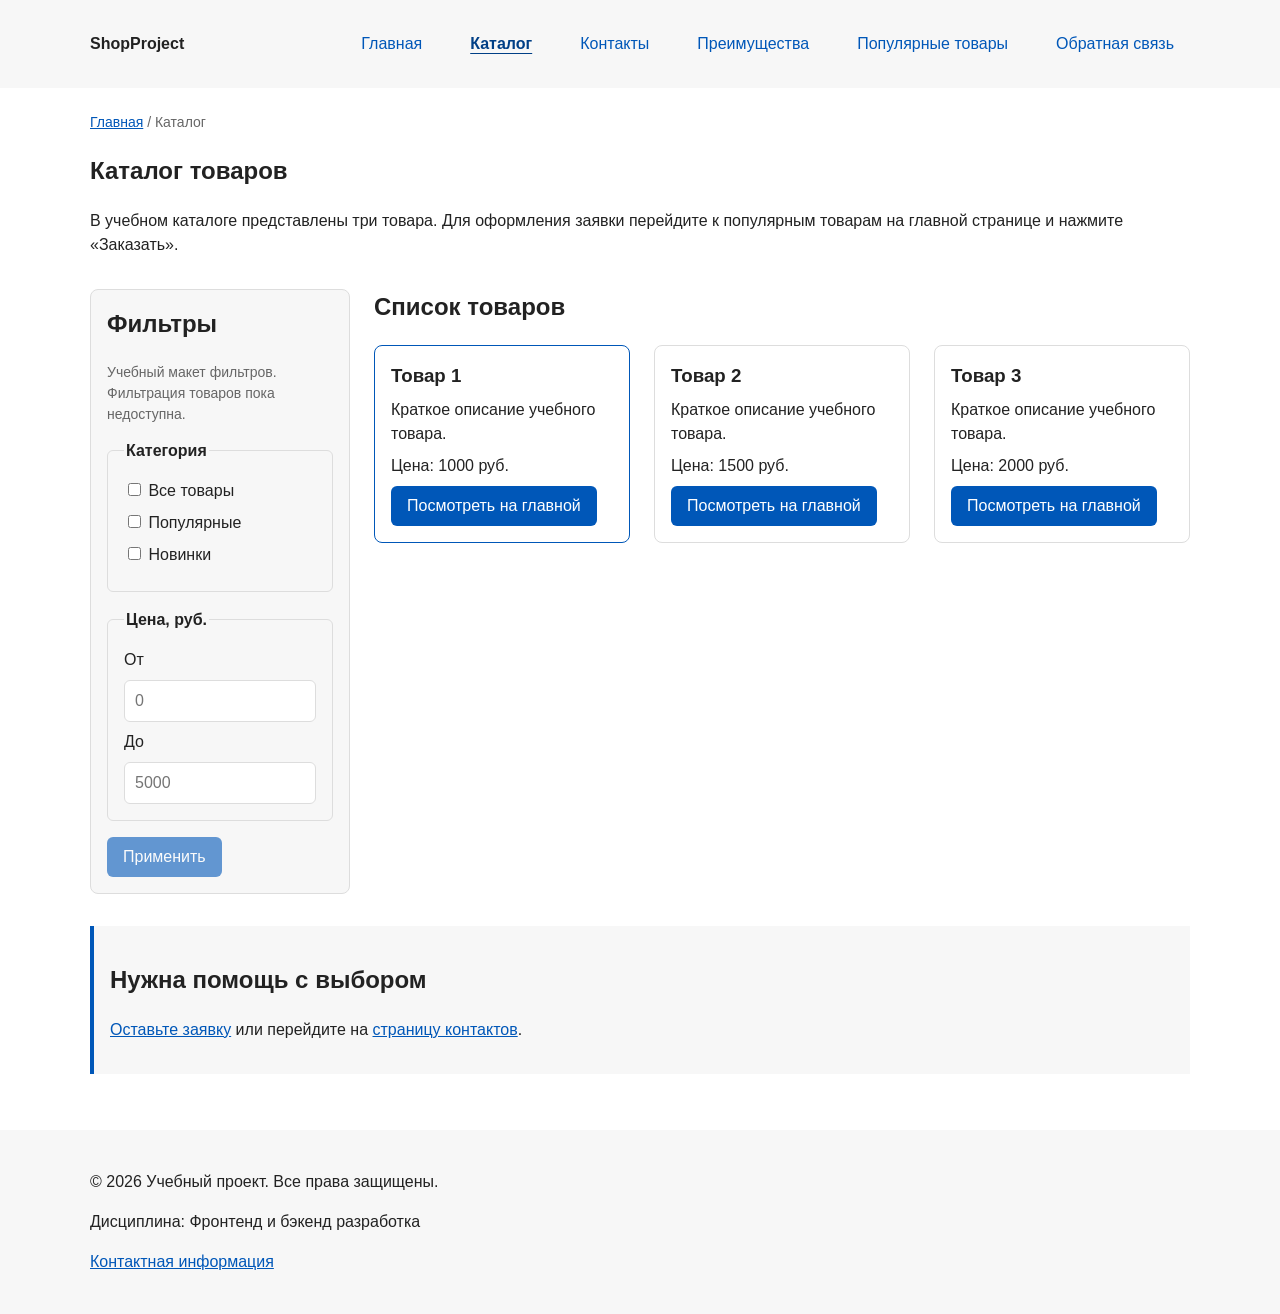
==== catalog.html @ d1e2c840 "refactor: apply BEM naming to CSS classes" ====
<!DOCTYPE html>
<html lang="ru">
<head>
  <meta charset="UTF-8">
  <meta name="viewport" content="width=device-width, initial-scale=1.0">
  <meta name="description" content="Каталог товаров ShopProject: описания, цены и переход к оформлению заявки на главной странице.">
  <title>Каталог товаров — Учебный интернет-магазин</title>
  <meta property="og:type" content="website">
  <meta property="og:locale" content="ru_RU">
  <meta property="og:site_name" content="ShopProject">
  <meta property="og:title" content="Каталог товаров — Учебный интернет-магазин">
  <meta property="og:description" content="Каталог товаров ShopProject: описания, цены и переход к оформлению заявки на главной странице.">
  <meta property="og:url" content="https://destroffik-code.github.io/kr1-html-css-shop/catalog.html">
  <meta property="og:image" content="https://destroffik-code.github.io/kr1-html-css-shop/images/preview.jpg">
  <meta property="og:image:width" content="1200">
  <meta property="og:image:height" content="630">
  <meta property="og:image:alt" content="ShopProject — учебный интернет-магазин">
  <link rel="stylesheet" href="css/style.css">
</head>
<body class="page">
  <header class="site-header">
    <div class="site-header__inner">
      <a class="site-header__logo" href="index.html">ShopProject</a>
      <nav class="site-nav" aria-label="Основная навигация">
        <ul class="site-nav__list">
          <li class="site-nav__item"><a class="site-nav__link" href="index.html">Главная</a></li>
          <li class="site-nav__item"><a class="site-nav__link site-nav__link--active" href="catalog.html" aria-current="page">Каталог</a></li>
          <li class="site-nav__item"><a class="site-nav__link" href="contacts.html">Контакты</a></li>
          <li class="site-nav__item"><a class="site-nav__link" href="index.html#advantages">Преимущества</a></li>
          <li class="site-nav__item"><a class="site-nav__link" href="index.html#popular">Популярные товары</a></li>
          <li class="site-nav__item"><a class="site-nav__link" href="index.html#contacts">Обратная связь</a></li>
        </ul>
      </nav>
    </div>
  </header>
  <main class="page__main">
    <nav class="breadcrumbs" aria-label="Хлебные крошки">
      <a class="breadcrumbs__link" href="index.html">Главная</a>
      <span class="breadcrumbs__current" aria-current="page">Каталог</span>
    </nav>

    <section class="section">
      <h1 class="section__heading">Каталог товаров</h1>
      <p>
        В учебном каталоге представлены три товара.
        Для оформления заявки перейдите к популярным товарам
        на главной странице и нажмите «Заказать».
      </p>
    </section>

    <div class="catalog-layout">
      <aside class="catalog-filters" aria-labelledby="filters-title">
        <h2 class="catalog-filters__title" id="filters-title">Фильтры</h2>
        <p id="filters-note" class="catalog-filters__note">
          Учебный макет фильтров. Фильтрация товаров пока недоступна.
        </p>
        <form class="catalog-filters__form" action="catalog.html" method="get" aria-describedby="filters-note">
          <fieldset class="catalog-filters__group">
            <legend class="catalog-filters__legend">Категория</legend>
            <label class="catalog-filters__label">
              <input class="catalog-filters__checkbox" type="checkbox" name="category" value="all">
              Все товары
            </label>
            <label class="catalog-filters__label">
              <input class="catalog-filters__checkbox" type="checkbox" name="category" value="popular">
              Популярные
            </label>
            <label class="catalog-filters__label">
              <input class="catalog-filters__checkbox" type="checkbox" name="category" value="new">
              Новинки
            </label>
          </fieldset>

          <fieldset class="catalog-filters__group">
            <legend class="catalog-filters__legend">Цена, руб.</legend>
            <label class="catalog-filters__label" for="price-from">От</label>
            <input class="catalog-filters__input" id="price-from" name="price-from" type="number" min="0" placeholder="0">
            <label class="catalog-filters__label catalog-filters__label--range-end" for="price-to">До</label>
            <input class="catalog-filters__input" id="price-to" name="price-to" type="number" min="0" placeholder="5000">
          </fieldset>

          <button class="button button--primary catalog-filters__button" type="submit" disabled>Применить</button>
        </form>
      </aside>

      <section class="catalog-products" aria-labelledby="products-title">
        <h2 class="catalog-products__title" id="products-title">Список товаров</h2>
        <div class="products-grid">
          <article class="product-card product-card--featured">
            <h3 class="product-card__title">Товар 1</h3>
            <p class="product-card__description">Краткое описание учебного товара.</p>
            <p class="product-card__price">Цена: 1000 руб.</p>
            <a class="button button--primary product-card__button" href="index.html#popular">Посмотреть на главной</a>
          </article>

          <article class="product-card">
            <h3 class="product-card__title">Товар 2</h3>
            <p class="product-card__description">Краткое описание учебного товара.</p>
            <p class="product-card__price">Цена: 1500 руб.</p>
            <a class="button button--primary product-card__button" href="index.html#popular">Посмотреть на главной</a>
          </article>

          <article class="product-card">
            <h3 class="product-card__title">Товар 3</h3>
            <p class="product-card__description">Краткое описание учебного товара.</p>
            <p class="product-card__price">Цена: 2000 руб.</p>
            <a class="button button--primary product-card__button" href="index.html#popular">Посмотреть на главной</a>
          </article>
        </div>
      </section>
    </div>

    <aside class="aside-info">
      <h2 class="aside-info__title">Нужна помощь с выбором</h2>
      <p>
        <a href="index.html#contacts">Оставьте заявку</a>
        или перейдите на <a href="contacts.html">страницу контактов</a>.
      </p>
    </aside>
  </main>
  <footer class="site-footer">
    <div class="site-footer__inner">
      <p>&copy; 2026 Учебный проект. Все права защищены.</p>
      <p>Дисциплина: Фронтенд и бэкенд разработка</p>
      <p><a href="contacts.html">Контактная информация</a></p>
    </div>
  </footer>
</body>
</html>
---- css/style.css ----
/* 1. Дизайн-токены проекта. */
:root {
  --color-bg: #ffffff;
  --color-text: #222222;
  --color-muted: #666666;
  --color-primary: #0057b8;
  --color-primary-dark: #003f86;
  --color-border: #dddddd;
  --color-surface: #f7f7f7;
  --color-surface-accent: #eef5ff;
  --color-field-muted: #eeeeee;
  --color-danger: #b00020;
  --color-success: #168a2f;
  --color-success-bg: #eefaf0;
  --color-white: #ffffff;
  --color-backdrop: rgba(0, 0, 0, 0.5);

  --space-xs: 4px;
  --space-sm: 8px;
  --space-md: 16px;
  --space-lg: 24px;
  --space-xl: 32px;

  --radius-sm: 6px;
  --radius-md: 8px;
  --radius-lg: 12px;
  --container-width: 1100px;
}

/* 2. Сброс и общие правила документа. Компоненты оформляются классами. */
* {
  box-sizing: border-box;
}

html {
  scroll-behavior: smooth;
}

.page {
  margin: 0;
  font-family: Arial, sans-serif;
  line-height: 1.5;
  color: var(--color-text);
  background-color: var(--color-bg);
}

.page__main {
  padding: var(--space-lg);
}

a {
  color: var(--color-primary);
}

a:hover {
  color: var(--color-primary-dark);
}

a:focus-visible {
  outline: 2px solid var(--color-primary);
  outline-offset: 3px;
}

:target {
  outline: 2px dashed var(--color-primary);
  outline-offset: 4px;
}

/* 3. Шапка и самостоятельный блок навигации. */
.site-header {
  position: sticky;
  top: 0;
  z-index: 10;
  padding: var(--space-lg);
  background-color: var(--color-surface);
}

.site-header__inner {
  display: flex;
  flex-wrap: wrap;
  align-items: center;
  justify-content: space-between;
  gap: var(--space-md);
  max-width: var(--container-width);
  margin: 0 auto;
}

.site-header__logo {
  font-weight: bold;
  text-decoration: none;
  color: var(--color-text);
}

.site-nav__list {
  display: flex;
  flex-wrap: wrap;
  justify-content: center;
  align-items: center;
  gap: var(--space-md);
  padding: 0;
  margin: 0;
  list-style: none;
}

.site-nav__item {
  margin: 0;
}

.site-nav__link {
  display: inline-block;
  padding: var(--space-sm) var(--space-md);
  color: var(--color-primary);
  text-decoration: none;
  border-radius: var(--radius-sm);
}

.site-nav__link--active {
  color: var(--color-primary-dark);
  font-weight: bold;
  text-decoration: underline;
  text-underline-offset: 4px;
}

.site-nav__link:hover {
  color: var(--color-white);
  background-color: var(--color-primary);
}

.site-nav__link:focus-visible {
  outline: 2px solid var(--color-primary);
  outline-offset: 3px;
}

/* 4. Разделы страниц и хлебные крошки. */
.hero {
  max-width: var(--container-width);
  margin: 0 auto var(--space-xl);
  padding: var(--space-xl) var(--space-lg);
  background-color: var(--color-surface-accent);
  border-radius: var(--radius-lg);
}

.hero__link {
  display: inline-block;
  margin: var(--space-sm);
}

.section {
  max-width: var(--container-width);
  margin: 0 auto var(--space-xl);
  scroll-margin-top: 140px;
}

.section__title {
  margin-top: 0;
}

.breadcrumbs {
  max-width: var(--container-width);
  margin: 0 auto var(--space-md);
  font-size: 14px;
  color: var(--color-muted);
}

.breadcrumbs__link {
  color: var(--color-primary);
}

.breadcrumbs__current::before {
  content: " / ";
  color: var(--color-muted);
}

.aside-info {
  max-width: var(--container-width);
  margin: 0 auto var(--space-xl);
  padding: var(--space-md);
  border-left: 4px solid var(--color-primary);
  background-color: var(--color-surface);
}

.contact-details {
  font-style: normal;
}

.contact-details__item {
  margin-bottom: var(--space-sm);
}

/* 5. Grid управляет раскладкой, карточка не зависит от страницы. */
.products-grid {
  display: grid;
  grid-template-columns: repeat(3, minmax(0, 1fr));
  gap: var(--space-lg);
}

.product-card {
  display: flex;
  flex-direction: column;
  gap: var(--space-sm);
  min-width: 0;
  padding: var(--space-md);
  border: 1px solid var(--color-border);
  border-radius: var(--radius-md);
  background-color: var(--color-bg);
}

.product-card:hover,
.product-card--featured {
  border-color: var(--color-primary);
}

.product-card__title,
.product-card__description,
.product-card__price {
  margin: 0;
}

.product-card__button {
  align-self: flex-start;
  margin-top: auto;
}

/* 6. Каталог и его фильтры. */
.catalog-layout {
  display: grid;
  grid-template-columns: 260px minmax(0, 1fr);
  grid-template-areas: "filters products";
  align-items: start;
  gap: var(--space-lg);
  max-width: var(--container-width);
  margin: 0 auto var(--space-xl);
}

.catalog-filters {
  grid-area: filters;
  min-width: 0;
  padding: var(--space-md);
  border: 1px solid var(--color-border);
  border-radius: var(--radius-md);
  background-color: var(--color-surface);
}

.catalog-products {
  grid-area: products;
  min-width: 0;
}

.catalog-filters__title,
.catalog-products__title {
  margin-top: 0;
}

.catalog-filters__note {
  color: var(--color-muted);
  font-size: 14px;
}

.catalog-filters__form {
  display: grid;
  gap: var(--space-md);
}

.catalog-filters__group {
  min-width: 0;
  margin: 0;
  padding: var(--space-md);
  border: 1px solid var(--color-border);
  border-radius: var(--radius-sm);
}

.catalog-filters__legend {
  font-weight: 700;
}

.catalog-filters__label {
  display: block;
  margin-bottom: var(--space-sm);
}

.catalog-filters__label--range-end {
  margin-top: var(--space-sm);
}

.catalog-filters__input {
  width: 100%;
  padding: var(--space-sm) 10px;
  border: 1px solid var(--color-border);
  border-radius: var(--radius-sm);
  background-color: var(--color-bg);
  color: var(--color-text);
  font: inherit;
}

.catalog-filters__input:focus-visible,
.catalog-filters__checkbox:focus-visible {
  outline: 2px solid var(--color-primary);
  outline-offset: 3px;
}

.catalog-filters__button {
  justify-self: start;
}

/* 7. Общий блок кнопки и его варианты. */
.button {
  display: inline-block;
  padding: var(--space-sm) var(--space-md);
  border: none;
  border-radius: var(--radius-sm);
  font: inherit;
  text-decoration: none;
  cursor: pointer;
}

.button--primary {
  color: var(--color-white);
  background-color: var(--color-primary);
}

.button--primary:hover {
  color: var(--color-white);
  background-color: var(--color-primary-dark);
}

.button--secondary {
  color: var(--color-primary);
  background-color: transparent;
  border: 1px solid var(--color-primary);
}

.button--secondary:hover {
  color: var(--color-white);
  background-color: var(--color-primary);
}

.button:hover,
.button:focus-visible {
  outline: 2px solid var(--color-primary);
  outline-offset: 3px;
}

.button:disabled {
  opacity: 0.6;
  cursor: not-allowed;
}

/* 8. Модальное окно и независимая форма. */
.order-dialog {
  width: min(100% - 32px, 560px);
  padding: var(--space-lg);
  border: none;
  border-radius: var(--radius-lg);
}

.order-dialog::backdrop {
  background-color: var(--color-backdrop);
}

.order-dialog__title {
  margin-top: 0;
}

.order-form__field {
  margin-bottom: var(--space-md);
}

.order-form__label {
  display: block;
  margin-bottom: var(--space-xs);
}

.order-form__input,
.order-form__select,
.order-form__textarea {
  width: 100%;
  padding: 10px 12px;
  border: 1px solid var(--order-field-border, var(--color-border));
  border-radius: var(--radius-sm);
  background-color: var(--order-field-bg, var(--color-white));
  font: inherit;
}

.order-form__input--checkbox {
  width: auto;
  background-color: var(--color-white);
}

.order-form__hint {
  display: block;
  margin-top: var(--space-xs);
  color: var(--color-muted);
}

/* Контекст фокуса передаётся через переменные, без цепочек вложенных селекторов. */
.order-form:has(:is(.order-form__input:not(.order-form__input--checkbox), .order-form__select, .order-form__textarea):focus) {
  --order-field-bg: var(--color-field-muted);
  --order-field-border: var(--color-muted);
}

:is(.order-form__input, .order-form__select, .order-form__textarea):where(:focus) {
  border-color: var(--color-primary);
  background-color: var(--color-white);
}

.order-form__input:focus-visible,
.order-form__select:focus-visible,
.order-form__textarea:focus-visible {
  outline: 2px solid var(--color-primary);
  outline-offset: 3px;
}

.order-form__input--error,
.order-form__select--error,
.order-form__textarea--error {
  border-color: var(--color-danger);
}

.order-form__input--checkbox.order-form__input--error {
  outline: 2px solid var(--color-danger);
  outline-offset: 3px;
}

.order-form__actions {
  display: flex;
  gap: var(--space-md);
  margin-top: var(--space-lg);
}

.success-message {
  max-width: var(--container-width);
  margin: var(--space-lg) auto;
  padding: var(--space-md);
  border-left: 4px solid var(--color-success);
  background-color: var(--color-success-bg);
}

/* 9. Подвал. */
.site-footer {
  padding: var(--space-lg);
  background-color: var(--color-surface);
  scroll-margin-top: 140px;
}

.site-footer__inner {
  max-width: var(--container-width);
  margin: 0 auto;
}

/* 10. Существующие правила адаптивности и уменьшения движения. */
@media (max-width: 800px) {
  .products-grid {
    grid-template-columns: repeat(2, minmax(0, 1fr));
  }
}

@media (max-width: 540px) {
  .site-header,
  .page__main,
  .site-footer {
    padding: var(--space-md);
  }

  .site-header {
    position: static;
  }

  .products-grid {
    grid-template-columns: 1fr;
  }

  .section {
    scroll-margin-top: var(--space-md);
  }
}

@media (prefers-reduced-motion: reduce) {
  html {
    scroll-behavior: auto;
  }
}
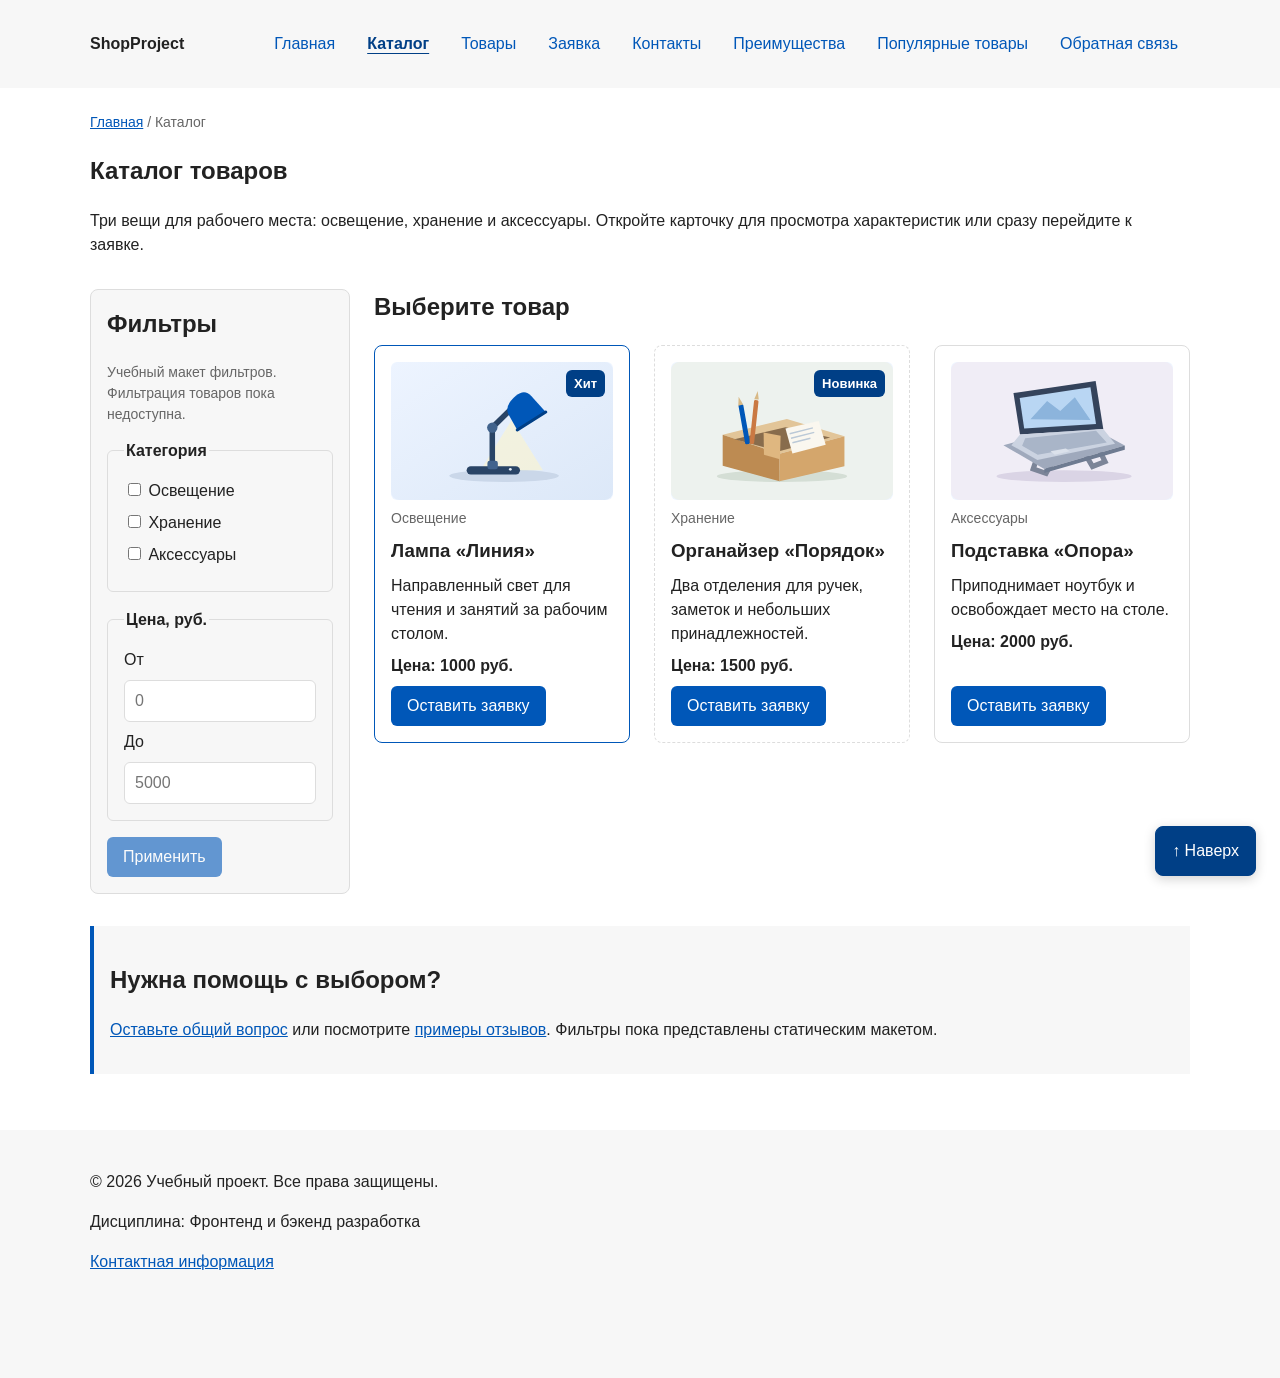
==== commit 08600ed4: "fix: prepare HTML CSS project for submission" ====
--- a/catalog.html
+++ b/catalog.html
@@ -3,13 +3,13 @@
 <head>
   <meta charset="UTF-8">
   <meta name="viewport" content="width=device-width, initial-scale=1.0">
-  <meta name="description" content="Каталог товаров ShopProject: описания, цены и переход к оформлению заявки на главной странице.">
-  <title>Каталог товаров — Учебный интернет-магазин</title>
+  <meta name="description" content="Лампа, органайзер и подставка: цены, категории, изображения и ссылки на подробные характеристики.">
+  <title>Каталог товаров — ShopProject</title>
   <meta property="og:type" content="website">
   <meta property="og:locale" content="ru_RU">
   <meta property="og:site_name" content="ShopProject">
-  <meta property="og:title" content="Каталог товаров — Учебный интернет-магазин">
-  <meta property="og:description" content="Каталог товаров ShopProject: описания, цены и переход к оформлению заявки на главной странице.">
+  <meta property="og:title" content="Каталог товаров — ShopProject">
+  <meta property="og:description" content="Лампа, органайзер и подставка: цены, категории, изображения и ссылки на подробные характеристики.">
   <meta property="og:url" content="https://destroffik-code.github.io/kr1-html-css-shop/catalog.html">
   <meta property="og:image" content="https://destroffik-code.github.io/kr1-html-css-shop/images/preview.jpg">
   <meta property="og:image:width" content="1200">
@@ -17,7 +17,8 @@
   <meta property="og:image:alt" content="ShopProject — учебный интернет-магазин">
   <link rel="stylesheet" href="css/style.css">
 </head>
-<body class="page">
+<body class="page" id="top">
+  <a class="skip-link" href="#main-content">К содержимому</a>
   <header class="site-header">
     <div class="site-header__inner">
       <a class="site-header__logo" href="index.html">ShopProject</a>
@@ -25,6 +26,8 @@
         <ul class="site-nav__list">
           <li class="site-nav__item"><a class="site-nav__link" href="index.html">Главная</a></li>
           <li class="site-nav__item"><a class="site-nav__link site-nav__link--active" href="catalog.html" aria-current="page">Каталог</a></li>
+          <li class="site-nav__item"><a class="site-nav__link" href="product.html">Товары</a></li>
+          <li class="site-nav__item"><a class="site-nav__link" href="order.html">Заявка</a></li>
           <li class="site-nav__item"><a class="site-nav__link" href="contacts.html">Контакты</a></li>
           <li class="site-nav__item"><a class="site-nav__link" href="index.html#advantages">Преимущества</a></li>
           <li class="site-nav__item"><a class="site-nav__link" href="index.html#popular">Популярные товары</a></li>
@@ -33,21 +36,16 @@
       </nav>
     </div>
   </header>
-  <main class="page__main">
+  <main class="page__main" id="main-content" tabindex="-1">
     <nav class="breadcrumbs" aria-label="Хлебные крошки">
       <a class="breadcrumbs__link" href="index.html">Главная</a>
       <span class="breadcrumbs__current" aria-current="page">Каталог</span>
     </nav>
-
     <section class="section">
       <h1 class="section__heading">Каталог товаров</h1>
-      <p>
-        В учебном каталоге представлены три товара.
-        Для оформления заявки перейдите к популярным товарам
-        на главной странице и нажмите «Заказать».
-      </p>
+      <p>Три вещи для рабочего места: освещение, хранение и аксессуары.
+        Откройте карточку для просмотра характеристик или сразу перейдите к заявке.</p>
     </section>
-
     <div class="catalog-layout">
       <aside class="catalog-filters" aria-labelledby="filters-title">
         <h2 class="catalog-filters__title" id="filters-title">Фильтры</h2>
@@ -58,16 +56,16 @@
           <fieldset class="catalog-filters__group">
             <legend class="catalog-filters__legend">Категория</legend>
             <label class="catalog-filters__label">
-              <input class="catalog-filters__checkbox" type="checkbox" name="category" value="all">
-              Все товары
+              <input class="catalog-filters__checkbox" type="checkbox" name="category" value="lighting">
+              Освещение
             </label>
             <label class="catalog-filters__label">
-              <input class="catalog-filters__checkbox" type="checkbox" name="category" value="popular">
-              Популярные
+              <input class="catalog-filters__checkbox" type="checkbox" name="category" value="storage">
+              Хранение
             </label>
             <label class="catalog-filters__label">
-              <input class="catalog-filters__checkbox" type="checkbox" name="category" value="new">
-              Новинки
+              <input class="catalog-filters__checkbox" type="checkbox" name="category" value="accessories">
+              Аксессуары
             </label>
           </fieldset>
 
@@ -82,40 +80,51 @@
           <button class="button button--primary catalog-filters__button" type="submit" disabled>Применить</button>
         </form>
       </aside>
+      <section class="catalog-products" aria-labelledby="products-title">
+        <h2 class="catalog-products__title" id="products-title">Выберите товар</h2>
+        <div class="products-grid">
+        <article class="product-card product-card--featured">
+          <span class="product-card__badge">Хит</span>
+          <a class="product-card__image-link" href="product.html#lamp" aria-label="Подробнее: Лампа «Линия»">
+            <img class="product-card__image" src="images/lamp.svg" alt="Синяя настольная лампа с поворотным плафоном на тёмной подставке" width="640" height="400" loading="lazy" decoding="async">
+          </a>
+          <p class="product-card__category">Освещение</p>
+          <h3 class="product-card__title"><a class="product-card__title-link" href="product.html#lamp">Лампа «Линия»</a></h3>
+          <p class="product-card__description">Направленный свет для чтения и занятий за рабочим столом.</p>
+          <p class="product-card__price">Цена: 1000 руб.</p>
+          <a class="button button--primary product-card__button" href="order.html?product=lamp">Оставить заявку</a>
+        </article>
 
-      <section class="catalog-products" aria-labelledby="products-title">
-        <h2 class="catalog-products__title" id="products-title">Список товаров</h2>
-        <div class="products-grid">
-          <article class="product-card product-card--featured">
-            <h3 class="product-card__title">Товар 1</h3>
-            <p class="product-card__description">Краткое описание учебного товара.</p>
-            <p class="product-card__price">Цена: 1000 руб.</p>
-            <a class="button button--primary product-card__button" href="index.html#popular">Посмотреть на главной</a>
-          </article>
+        <article class="product-card product-card--new">
+          <span class="product-card__badge">Новинка</span>
+          <a class="product-card__image-link" href="product.html#organizer" aria-label="Подробнее: Органайзер «Порядок»">
+            <img class="product-card__image" src="images/organizer.svg" alt="Деревянный настольный органайзер с карандашами и бумажными заметками" width="640" height="400" loading="lazy" decoding="async">
+          </a>
+          <p class="product-card__category">Хранение</p>
+          <h3 class="product-card__title"><a class="product-card__title-link" href="product.html#organizer">Органайзер «Порядок»</a></h3>
+          <p class="product-card__description">Два отделения для ручек, заметок и небольших принадлежностей.</p>
+          <p class="product-card__price">Цена: 1500 руб.</p>
+          <a class="button button--primary product-card__button" href="order.html?product=organizer">Оставить заявку</a>
+        </article>
 
-          <article class="product-card">
-            <h3 class="product-card__title">Товар 2</h3>
-            <p class="product-card__description">Краткое описание учебного товара.</p>
-            <p class="product-card__price">Цена: 1500 руб.</p>
-            <a class="button button--primary product-card__button" href="index.html#popular">Посмотреть на главной</a>
-          </article>
+        <article class="product-card">
 
-          <article class="product-card">
-            <h3 class="product-card__title">Товар 3</h3>
-            <p class="product-card__description">Краткое описание учебного товара.</p>
-            <p class="product-card__price">Цена: 2000 руб.</p>
-            <a class="button button--primary product-card__button" href="index.html#popular">Посмотреть на главной</a>
-          </article>
+          <a class="product-card__image-link" href="product.html#stand" aria-label="Подробнее: Подставка «Опора»">
+            <img class="product-card__image" src="images/stand.svg" alt="Серебристая подставка с открытым ноутбуком" width="640" height="400" loading="lazy" decoding="async">
+          </a>
+          <p class="product-card__category">Аксессуары</p>
+          <h3 class="product-card__title"><a class="product-card__title-link" href="product.html#stand">Подставка «Опора»</a></h3>
+          <p class="product-card__description">Приподнимает ноутбук и освобождает место на столе.</p>
+          <p class="product-card__price">Цена: 2000 руб.</p>
+          <a class="button button--primary product-card__button" href="order.html?product=stand">Оставить заявку</a>
+        </article>
         </div>
       </section>
     </div>
-
     <aside class="aside-info">
-      <h2 class="aside-info__title">Нужна помощь с выбором</h2>
-      <p>
-        <a href="index.html#contacts">Оставьте заявку</a>
-        или перейдите на <a href="contacts.html">страницу контактов</a>.
-      </p>
+      <h2 class="aside-info__title">Нужна помощь с выбором?</h2>
+      <p><a href="order.html">Оставьте общий вопрос</a> или посмотрите
+        <a href="index.html#reviews">примеры отзывов</a>. Фильтры пока представлены статическим макетом.</p>
     </aside>
   </main>
   <footer class="site-footer">
@@ -125,5 +134,7 @@
       <p><a href="contacts.html">Контактная информация</a></p>
     </div>
   </footer>
+  <a class="back-to-top" href="#top" aria-label="Наверх страницы">↑ Наверх</a>
+
 </body>
 </html>
--- a/css/style.css
+++ b/css/style.css
@@ -96,7 +96,7 @@
   flex-wrap: wrap;
   justify-content: center;
   align-items: center;
-  gap: var(--space-md);
+  gap: var(--space-sm);
   padding: 0;
   margin: 0;
   list-style: none;
@@ -108,7 +108,7 @@
 
 .site-nav__link {
   display: inline-block;
-  padding: var(--space-sm) var(--space-md);
+  padding: var(--space-sm) 12px;
   color: var(--color-primary);
   text-decoration: none;
   border-radius: var(--radius-sm);
@@ -148,7 +148,7 @@
 .section {
   max-width: var(--container-width);
   margin: 0 auto var(--space-xl);
-  scroll-margin-top: 140px;
+  scroll-margin-top: 180px;
 }
 
 .section__title {
@@ -195,6 +195,7 @@
 }
 
 .product-card {
+  position: relative;
   display: flex;
   flex-direction: column;
   gap: var(--space-sm);
@@ -311,6 +312,7 @@
   font: inherit;
   text-decoration: none;
   cursor: pointer;
+  transition: background-color 160ms ease, box-shadow 160ms ease, transform 160ms ease;
 }
 
 .button--primary {
@@ -343,6 +345,8 @@
 .button:disabled {
   opacity: 0.6;
   cursor: not-allowed;
+  transform: none;
+  outline: none;
 }
 
 /* 8. Модальное окно и независимая форма. */
@@ -437,9 +441,9 @@
 
 /* 9. Подвал. */
 .site-footer {
-  padding: var(--space-lg);
+  padding: var(--space-lg) var(--space-lg) 88px;
   background-color: var(--color-surface);
-  scroll-margin-top: 140px;
+  scroll-margin-top: 180px;
 }
 
 .site-footer__inner {
@@ -447,17 +451,316 @@
   margin: 0 auto;
 }
 
-/* 10. Существующие правила адаптивности и уменьшения движения. */
+/* 10. Иллюстрации, отзывы и дополнения практики №8. */
+.skip-link {
+  position: fixed;
+  top: var(--space-sm);
+  left: var(--space-md);
+  z-index: 30;
+  padding: var(--space-sm) var(--space-md);
+  color: var(--color-white);
+  background-color: var(--color-primary-dark);
+  transform: translateY(-200%);
+}
+
+.skip-link:focus-visible {
+  transform: translateY(0);
+}
+
+.hero__eyebrow {
+  margin-top: 0;
+  color: var(--color-primary-dark);
+  font-size: 14px;
+  font-weight: 700;
+}
+
+.hero__description {
+  max-width: 720px;
+}
+
+.product-card {
+  overflow-wrap: anywhere;
+  transition: border-color 160ms ease, box-shadow 160ms ease, transform 160ms ease;
+}
+
+.product-card:hover {
+  box-shadow: 0 6px 20px rgba(0, 57, 120, 0.12);
+  transform: translateY(-3px);
+}
+
+.product-card:focus-within {
+  border-color: var(--color-primary);
+  box-shadow: 0 0 0 2px var(--color-surface-accent);
+}
+
+.product-card:active {
+  transform: translateY(0);
+}
+
+.product-card--new {
+  border-style: dashed;
+}
+
+.product-card__badge {
+  position: absolute;
+  top: var(--space-lg);
+  right: var(--space-lg);
+  z-index: 1;
+  padding: var(--space-xs) var(--space-sm);
+  color: var(--color-white);
+  background-color: var(--color-primary-dark);
+  border-radius: var(--radius-sm);
+  font-size: 13px;
+  font-weight: 700;
+  pointer-events: none;
+}
+
+.product-card__image-link {
+  display: block;
+  border-radius: var(--radius-sm);
+}
+
+.product-card__image,
+.product-detail__image {
+  display: block;
+  width: 100%;
+  height: auto;
+  aspect-ratio: 8 / 5;
+  object-fit: contain;
+  border-radius: var(--radius-sm);
+  background-color: var(--color-surface-accent);
+}
+
+.product-card__category,
+.product-detail__category {
+  margin: 0;
+  color: var(--color-muted);
+  font-size: 14px;
+}
+
+.product-card__title-link {
+  color: var(--color-text);
+  text-decoration: none;
+}
+
+.product-card__title-link:hover {
+  color: var(--color-primary);
+  text-decoration: underline;
+}
+
+.product-card__price {
+  font-weight: 700;
+}
+
+.reviews-grid {
+  display: grid;
+  grid-template-columns: repeat(3, minmax(0, 1fr));
+  gap: var(--space-lg);
+}
+
+.review-card {
+  display: flex;
+  flex-direction: column;
+  padding: var(--space-lg);
+  border: 1px solid var(--color-border);
+  border-radius: var(--radius-md);
+  background-color: var(--color-surface);
+}
+
+.review-card__title {
+  margin: 0;
+  font-size: 18px;
+}
+
+.review-card__rating {
+  margin: var(--space-sm) 0;
+  color: var(--color-primary-dark);
+  letter-spacing: 2px;
+}
+
+.review-card__quote {
+  margin: 0 0 var(--space-md);
+}
+
+.review-card__author {
+  margin: auto 0 var(--space-sm);
+  color: var(--color-muted);
+  font-size: 14px;
+}
+
+.review-card__link {
+  align-self: flex-start;
+}
+
+.back-to-top {
+  position: fixed;
+  right: var(--space-lg);
+  bottom: var(--space-lg);
+  z-index: 20;
+  padding: 12px var(--space-md);
+  border: 1px solid var(--color-primary-dark);
+  border-radius: var(--radius-md);
+  color: var(--color-white);
+  background-color: var(--color-primary-dark);
+  text-decoration: none;
+  box-shadow: 0 3px 12px rgba(0, 0, 0, 0.18);
+}
+
+.back-to-top:hover,
+.back-to-top:active {
+  color: var(--color-white);
+  background-color: var(--color-primary);
+}
+
+.button:active:not(:disabled) {
+  transform: translateY(1px);
+  box-shadow: inset 0 2px 4px rgba(0, 0, 0, 0.2);
+}
+
+.button--primary:disabled {
+  color: var(--color-white);
+  background-color: var(--color-primary);
+}
+
+.product-links,
+.action-list {
+  display: flex;
+  flex-wrap: wrap;
+  align-items: center;
+  gap: var(--space-md);
+}
+
+.product-detail {
+  display: grid;
+  grid-template-columns: minmax(0, 1fr) minmax(0, 1fr);
+  gap: var(--space-xl);
+  max-width: var(--container-width);
+  margin: 0 auto var(--space-xl);
+  padding: var(--space-lg);
+  border: 1px solid var(--color-border);
+  border-radius: var(--radius-lg);
+  scroll-margin-top: 180px;
+}
+
+.product-detail__figure {
+  min-width: 0;
+  margin: 0;
+}
+
+.product-detail__caption {
+  margin-top: var(--space-sm);
+  color: var(--color-muted);
+  font-size: 14px;
+}
+
+.product-detail__content {
+  min-width: 0;
+}
+
+.product-detail__title {
+  margin: var(--space-sm) 0;
+}
+
+.product-detail__price {
+  font-size: 24px;
+  font-weight: 700;
+}
+
+.product-table {
+  width: 100%;
+  border-collapse: collapse;
+  font-size: 14px;
+}
+
+.product-table__caption {
+  margin-bottom: var(--space-sm);
+  text-align: left;
+  font-weight: 700;
+}
+
+.product-table__head {
+  background-color: var(--color-surface-accent);
+}
+
+.product-table__cell {
+  padding: var(--space-sm) 12px;
+  border: 1px solid var(--color-border);
+  text-align: left;
+  vertical-align: top;
+  overflow-wrap: anywhere;
+}
+
+.product-table__cell--label {
+  width: 44%;
+  font-weight: 400;
+}
+
+.order-layout {
+  display: grid;
+  grid-template-columns: minmax(0, 2fr) minmax(0, 1fr);
+  align-items: start;
+  gap: var(--space-xl);
+}
+
+.order-form--page,
+.order-help {
+  min-width: 0;
+  padding: var(--space-lg);
+  border: 1px solid var(--color-border);
+  border-radius: var(--radius-lg);
+}
+
+.order-help {
+  background-color: var(--color-surface-accent);
+}
+
+.order-help__title {
+  margin-top: 0;
+}
+
+.order-help__steps {
+  padding-left: var(--space-lg);
+}
+
+.order-form__actions {
+  flex-wrap: wrap;
+}
+
+.order-dialog__product {
+  color: var(--color-primary-dark);
+  font-weight: 700;
+}
+
+/* 11. Раскладка на узких экранах и уменьшение движения. */
 @media (max-width: 800px) {
   .products-grid {
     grid-template-columns: repeat(2, minmax(0, 1fr));
   }
+
+  .catalog-layout {
+    grid-template-columns: minmax(0, 1fr);
+    grid-template-areas: "filters" "products";
+  }
+
+  .product-detail,
+  .order-layout,
+  .reviews-grid {
+    grid-template-columns: minmax(0, 1fr);
+  }
+
+  .site-header {
+    position: static;
+  }
+
+  .section,
+  .product-detail {
+    scroll-margin-top: var(--space-md);
+  }
 }
 
 @media (max-width: 540px) {
   .site-header,
-  .page__main,
-  .site-footer {
+  .page__main {
     padding: var(--space-md);
   }
 
@@ -467,6 +770,20 @@
 
   .products-grid {
     grid-template-columns: 1fr;
+  }
+
+  .site-footer {
+    padding: var(--space-md) var(--space-md) 88px;
+  }
+
+  .product-detail,
+  .order-form--page {
+    padding: var(--space-md);
+  }
+
+  .back-to-top {
+    right: var(--space-md);
+    bottom: var(--space-md);
   }
 
   .section {
@@ -478,4 +795,13 @@
   html {
     scroll-behavior: auto;
   }
-}
+
+  .button,
+  .product-card {
+    transition: none;
+  }
+
+  .product-card:hover {
+    transform: none;
+  }
+}
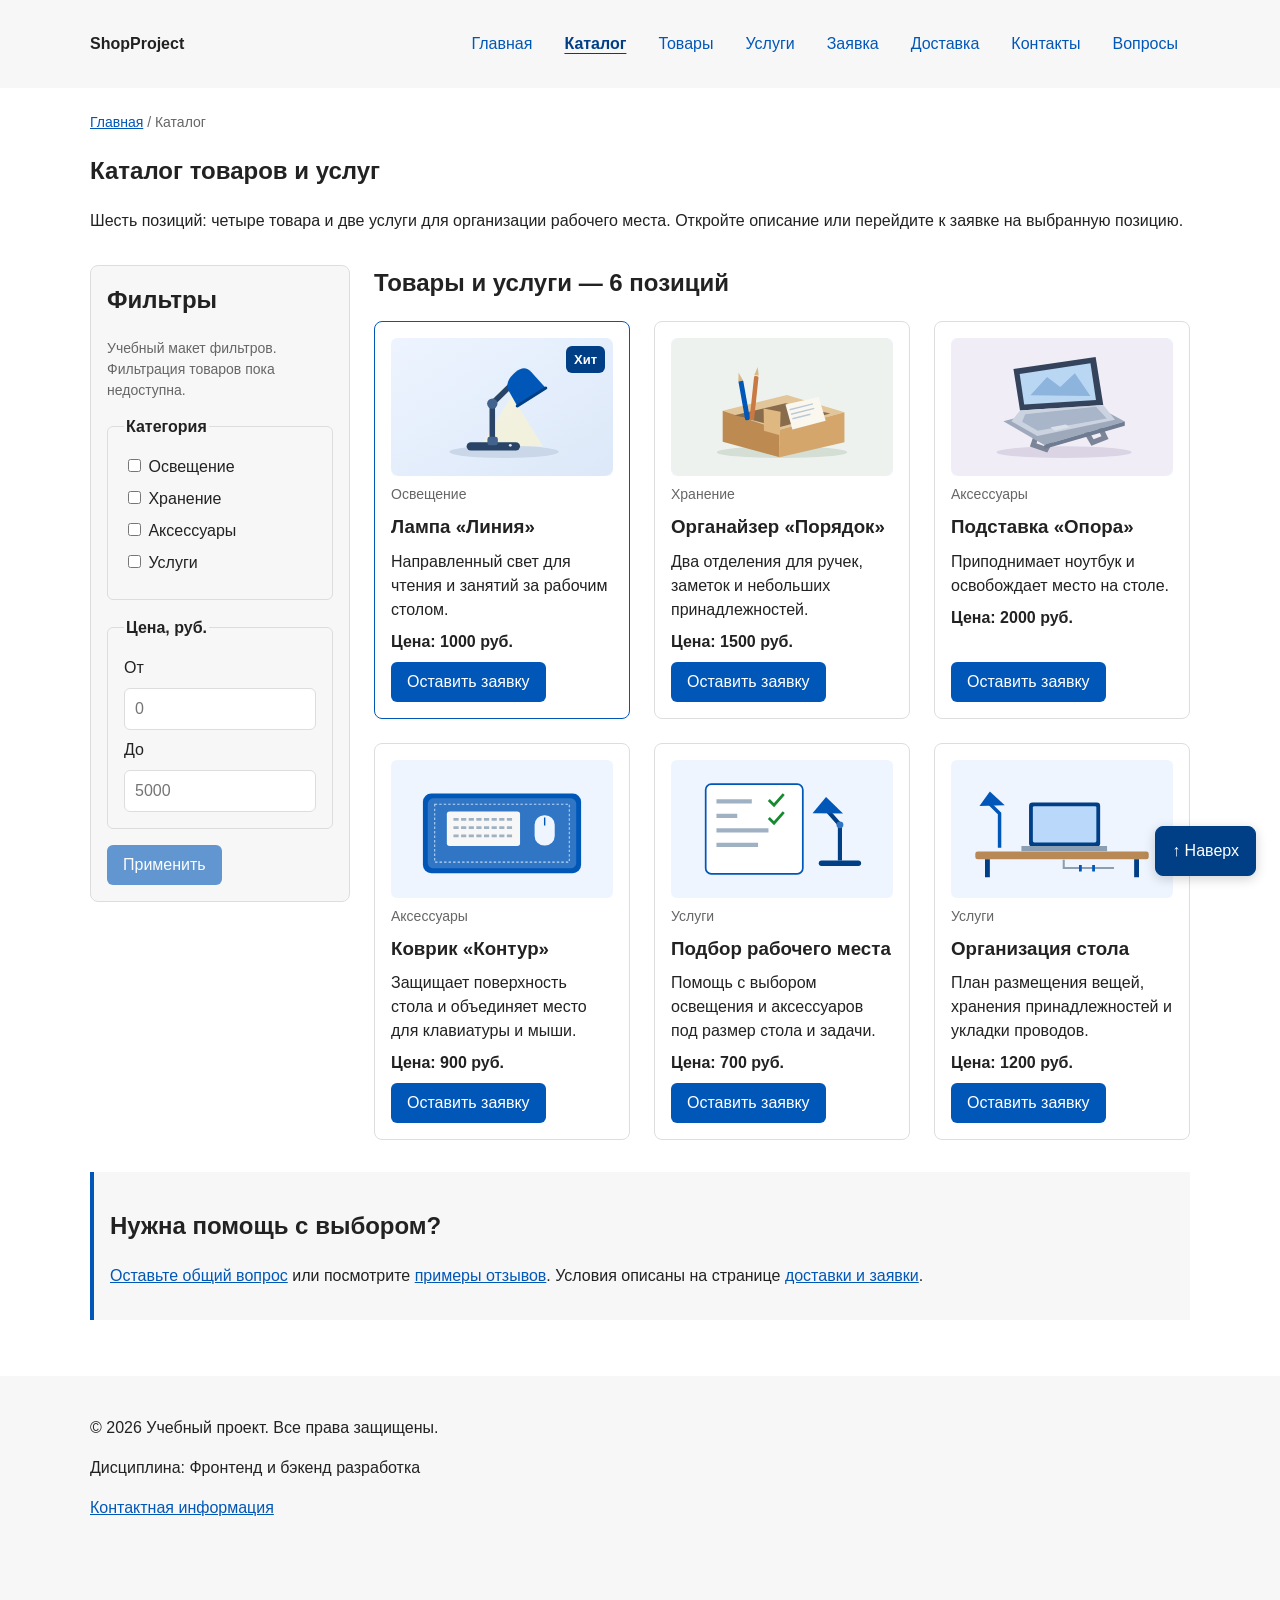
==== commit 43b8b828: "new changes" ====
--- a/catalog.html
+++ b/catalog.html
@@ -3,13 +3,13 @@
 <head>
   <meta charset="UTF-8">
   <meta name="viewport" content="width=device-width, initial-scale=1.0">
-  <meta name="description" content="Лампа, органайзер и подставка: цены, категории, изображения и ссылки на подробные характеристики.">
-  <title>Каталог товаров — ShopProject</title>
+  <meta name="description" content="Четыре товара и две услуги для рабочего места: цены, категории и подробные описания.">
+  <title>Каталог товаров и услуг — ShopProject</title>
   <meta property="og:type" content="website">
   <meta property="og:locale" content="ru_RU">
   <meta property="og:site_name" content="ShopProject">
-  <meta property="og:title" content="Каталог товаров — ShopProject">
-  <meta property="og:description" content="Лампа, органайзер и подставка: цены, категории, изображения и ссылки на подробные характеристики.">
+  <meta property="og:title" content="Каталог товаров и услуг — ShopProject">
+  <meta property="og:description" content="Четыре товара и две услуги для рабочего места: цены, категории и подробные описания.">
   <meta property="og:url" content="https://destroffik-code.github.io/kr1-html-css-shop/catalog.html">
   <meta property="og:image" content="https://destroffik-code.github.io/kr1-html-css-shop/images/preview.jpg">
   <meta property="og:image:width" content="1200">
@@ -27,11 +27,11 @@
           <li class="site-nav__item"><a class="site-nav__link" href="index.html">Главная</a></li>
           <li class="site-nav__item"><a class="site-nav__link site-nav__link--active" href="catalog.html" aria-current="page">Каталог</a></li>
           <li class="site-nav__item"><a class="site-nav__link" href="product.html">Товары</a></li>
+          <li class="site-nav__item"><a class="site-nav__link" href="services.html">Услуги</a></li>
           <li class="site-nav__item"><a class="site-nav__link" href="order.html">Заявка</a></li>
+          <li class="site-nav__item"><a class="site-nav__link" href="delivery.html">Доставка</a></li>
           <li class="site-nav__item"><a class="site-nav__link" href="contacts.html">Контакты</a></li>
-          <li class="site-nav__item"><a class="site-nav__link" href="index.html#advantages">Преимущества</a></li>
-          <li class="site-nav__item"><a class="site-nav__link" href="index.html#popular">Популярные товары</a></li>
-          <li class="site-nav__item"><a class="site-nav__link" href="index.html#contacts">Обратная связь</a></li>
+          <li class="site-nav__item"><a class="site-nav__link" href="index.html#faq">Вопросы</a></li>
         </ul>
       </nav>
     </div>
@@ -42,9 +42,9 @@
       <span class="breadcrumbs__current" aria-current="page">Каталог</span>
     </nav>
     <section class="section">
-      <h1 class="section__heading">Каталог товаров</h1>
-      <p>Три вещи для рабочего места: освещение, хранение и аксессуары.
-        Откройте карточку для просмотра характеристик или сразу перейдите к заявке.</p>
+      <h1 class="section__heading">Каталог товаров и услуг</h1>
+      <p>Шесть позиций: четыре товара и две услуги для организации рабочего места.
+        Откройте описание или перейдите к заявке на выбранную позицию.</p>
     </section>
     <div class="catalog-layout">
       <aside class="catalog-filters" aria-labelledby="filters-title">
@@ -67,6 +67,10 @@
               <input class="catalog-filters__checkbox" type="checkbox" name="category" value="accessories">
               Аксессуары
             </label>
+            <label class="catalog-filters__label">
+              <input class="catalog-filters__checkbox" type="checkbox" name="category" value="services">
+              Услуги
+            </label>
           </fieldset>
 
           <fieldset class="catalog-filters__group">
@@ -81,7 +85,7 @@
         </form>
       </aside>
       <section class="catalog-products" aria-labelledby="products-title">
-        <h2 class="catalog-products__title" id="products-title">Выберите товар</h2>
+        <h2 class="catalog-products__title" id="products-title">Товары и услуги — 6 позиций</h2>
         <div class="products-grid">
         <article class="product-card product-card--featured">
           <span class="product-card__badge">Хит</span>
@@ -95,8 +99,7 @@
           <a class="button button--primary product-card__button" href="order.html?product=lamp">Оставить заявку</a>
         </article>
 
-        <article class="product-card product-card--new">
-          <span class="product-card__badge">Новинка</span>
+        <article class="product-card">
           <a class="product-card__image-link" href="product.html#organizer" aria-label="Подробнее: Органайзер «Порядок»">
             <img class="product-card__image" src="images/organizer.svg" alt="Деревянный настольный органайзер с карандашами и бумажными заметками" width="640" height="400" loading="lazy" decoding="async">
           </a>
@@ -118,13 +121,44 @@
           <p class="product-card__price">Цена: 2000 руб.</p>
           <a class="button button--primary product-card__button" href="order.html?product=stand">Оставить заявку</a>
         </article>
+
+        <article class="product-card">
+          <a class="product-card__image-link" href="product.html#mat" aria-label="Подробнее: Коврик «Контур»">
+            <img class="product-card__image" src="images/mat.svg" alt="Синий прямоугольный коврик для рабочего стола с закруглёнными углами" width="640" height="400" loading="lazy" decoding="async">
+          </a>
+          <p class="product-card__category">Аксессуары</p>
+          <h3 class="product-card__title"><a class="product-card__title-link" href="product.html#mat">Коврик «Контур»</a></h3>
+          <p class="product-card__description">Защищает поверхность стола и объединяет место для клавиатуры и мыши.</p>
+          <p class="product-card__price">Цена: 900 руб.</p>
+          <a class="button button--primary product-card__button" href="order.html?product=mat">Оставить заявку</a>
+        </article>
+        <article class="product-card">
+          <a class="product-card__image-link" href="services.html#selection" aria-label="Подробнее: Подбор рабочего места">
+            <img class="product-card__image" src="images/selection.svg" alt="План рабочего места с лампой и списком подобранных принадлежностей" width="640" height="400" loading="lazy" decoding="async">
+          </a>
+          <p class="product-card__category">Услуги</p>
+          <h3 class="product-card__title"><a class="product-card__title-link" href="services.html#selection">Подбор рабочего места</a></h3>
+          <p class="product-card__description">Помощь с выбором освещения и аксессуаров под размер стола и задачи.</p>
+          <p class="product-card__price">Цена: 700 руб.</p>
+          <a class="button button--primary product-card__button" href="order.html?product=selection">Оставить заявку</a>
+        </article>
+        <article class="product-card">
+          <a class="product-card__image-link" href="services.html#setup" aria-label="Подробнее: Организация стола">
+            <img class="product-card__image" src="images/setup.svg" alt="Рабочий стол с ноутбуком, лампой и аккуратно уложенными проводами" width="640" height="400" loading="lazy" decoding="async">
+          </a>
+          <p class="product-card__category">Услуги</p>
+          <h3 class="product-card__title"><a class="product-card__title-link" href="services.html#setup">Организация стола</a></h3>
+          <p class="product-card__description">План размещения вещей, хранения принадлежностей и укладки проводов.</p>
+          <p class="product-card__price">Цена: 1200 руб.</p>
+          <a class="button button--primary product-card__button" href="order.html?product=setup">Оставить заявку</a>
+        </article>
         </div>
       </section>
     </div>
     <aside class="aside-info">
       <h2 class="aside-info__title">Нужна помощь с выбором?</h2>
       <p><a href="order.html">Оставьте общий вопрос</a> или посмотрите
-        <a href="index.html#reviews">примеры отзывов</a>. Фильтры пока представлены статическим макетом.</p>
+        <a href="index.html#reviews">примеры отзывов</a>. Условия описаны на странице <a href="delivery.html">доставки и заявки</a>.</p>
     </aside>
   </main>
   <footer class="site-footer">
--- a/css/style.css
+++ b/css/style.css
@@ -68,9 +68,6 @@
 
 /* 3. Шапка и самостоятельный блок навигации. */
 .site-header {
-  position: sticky;
-  top: 0;
-  z-index: 10;
   padding: var(--space-lg);
   background-color: var(--color-surface);
 }
@@ -148,7 +145,7 @@
 .section {
   max-width: var(--container-width);
   margin: 0 auto var(--space-xl);
-  scroll-margin-top: 180px;
+  scroll-margin-top: var(--space-lg);
 }
 
 .section__title {
@@ -204,6 +201,8 @@
   border: 1px solid var(--color-border);
   border-radius: var(--radius-md);
   background-color: var(--color-bg);
+  overflow-wrap: anywhere;
+  transition: border-color 160ms ease, box-shadow 160ms ease, transform 160ms ease;
 }
 
 .product-card:hover,
@@ -235,6 +234,10 @@
 
 .catalog-filters {
   grid-area: filters;
+  position: sticky;
+  top: var(--space-lg);
+  max-height: calc(100dvh - 2 * var(--space-lg));
+  overflow-y: auto;
   min-width: 0;
   padding: var(--space-md);
   border: 1px solid var(--color-border);
@@ -429,6 +432,7 @@
   display: flex;
   gap: var(--space-md);
   margin-top: var(--space-lg);
+  flex-wrap: wrap;
 }
 
 .success-message {
@@ -443,7 +447,7 @@
 .site-footer {
   padding: var(--space-lg) var(--space-lg) 88px;
   background-color: var(--color-surface);
-  scroll-margin-top: 180px;
+  scroll-margin-top: var(--space-lg);
 }
 
 .site-footer__inner {
@@ -478,11 +482,6 @@
   max-width: 720px;
 }
 
-.product-card {
-  overflow-wrap: anywhere;
-  transition: border-color 160ms ease, box-shadow 160ms ease, transform 160ms ease;
-}
-
 .product-card:hover {
   box-shadow: 0 6px 20px rgba(0, 57, 120, 0.12);
   transform: translateY(-3px);
@@ -495,10 +494,6 @@
 
 .product-card:active {
   transform: translateY(0);
-}
-
-.product-card--new {
-  border-style: dashed;
 }
 
 .product-card__badge {
@@ -639,7 +634,7 @@
   padding: var(--space-lg);
   border: 1px solid var(--color-border);
   border-radius: var(--radius-lg);
-  scroll-margin-top: 180px;
+  scroll-margin-top: var(--space-lg);
 }
 
 .product-detail__figure {
@@ -722,13 +717,44 @@
   padding-left: var(--space-lg);
 }
 
-.order-form__actions {
-  flex-wrap: wrap;
-}
-
 .order-dialog__product {
   color: var(--color-primary-dark);
   font-weight: 700;
+}
+
+/* FAQ раскрывается штатным элементом details, без JavaScript. */
+.faq {
+  display: grid;
+  gap: var(--space-md);
+}
+
+.faq__item {
+  padding: var(--space-md);
+  border: 1px solid var(--color-border);
+  border-radius: var(--radius-md);
+  background-color: var(--color-surface);
+}
+
+.faq__question {
+  cursor: pointer;
+  font-weight: 700;
+}
+
+.faq__question:hover {
+  color: var(--color-primary);
+}
+
+.faq__question:focus-visible {
+  outline: 2px solid var(--color-primary);
+  outline-offset: 4px;
+}
+
+.faq__item[open] {
+  border-color: var(--color-primary);
+}
+
+.faq__answer {
+  margin-bottom: 0;
 }
 
 /* 11. Раскладка на узких экранах и уменьшение движения. */
@@ -748,8 +774,10 @@
     grid-template-columns: minmax(0, 1fr);
   }
 
-  .site-header {
+  .catalog-filters {
     position: static;
+    max-height: none;
+    overflow-y: visible;
   }
 
   .section,
@@ -764,10 +792,6 @@
     padding: var(--space-md);
   }
 
-  .site-header {
-    position: static;
-  }
-
   .products-grid {
     grid-template-columns: 1fr;
   }
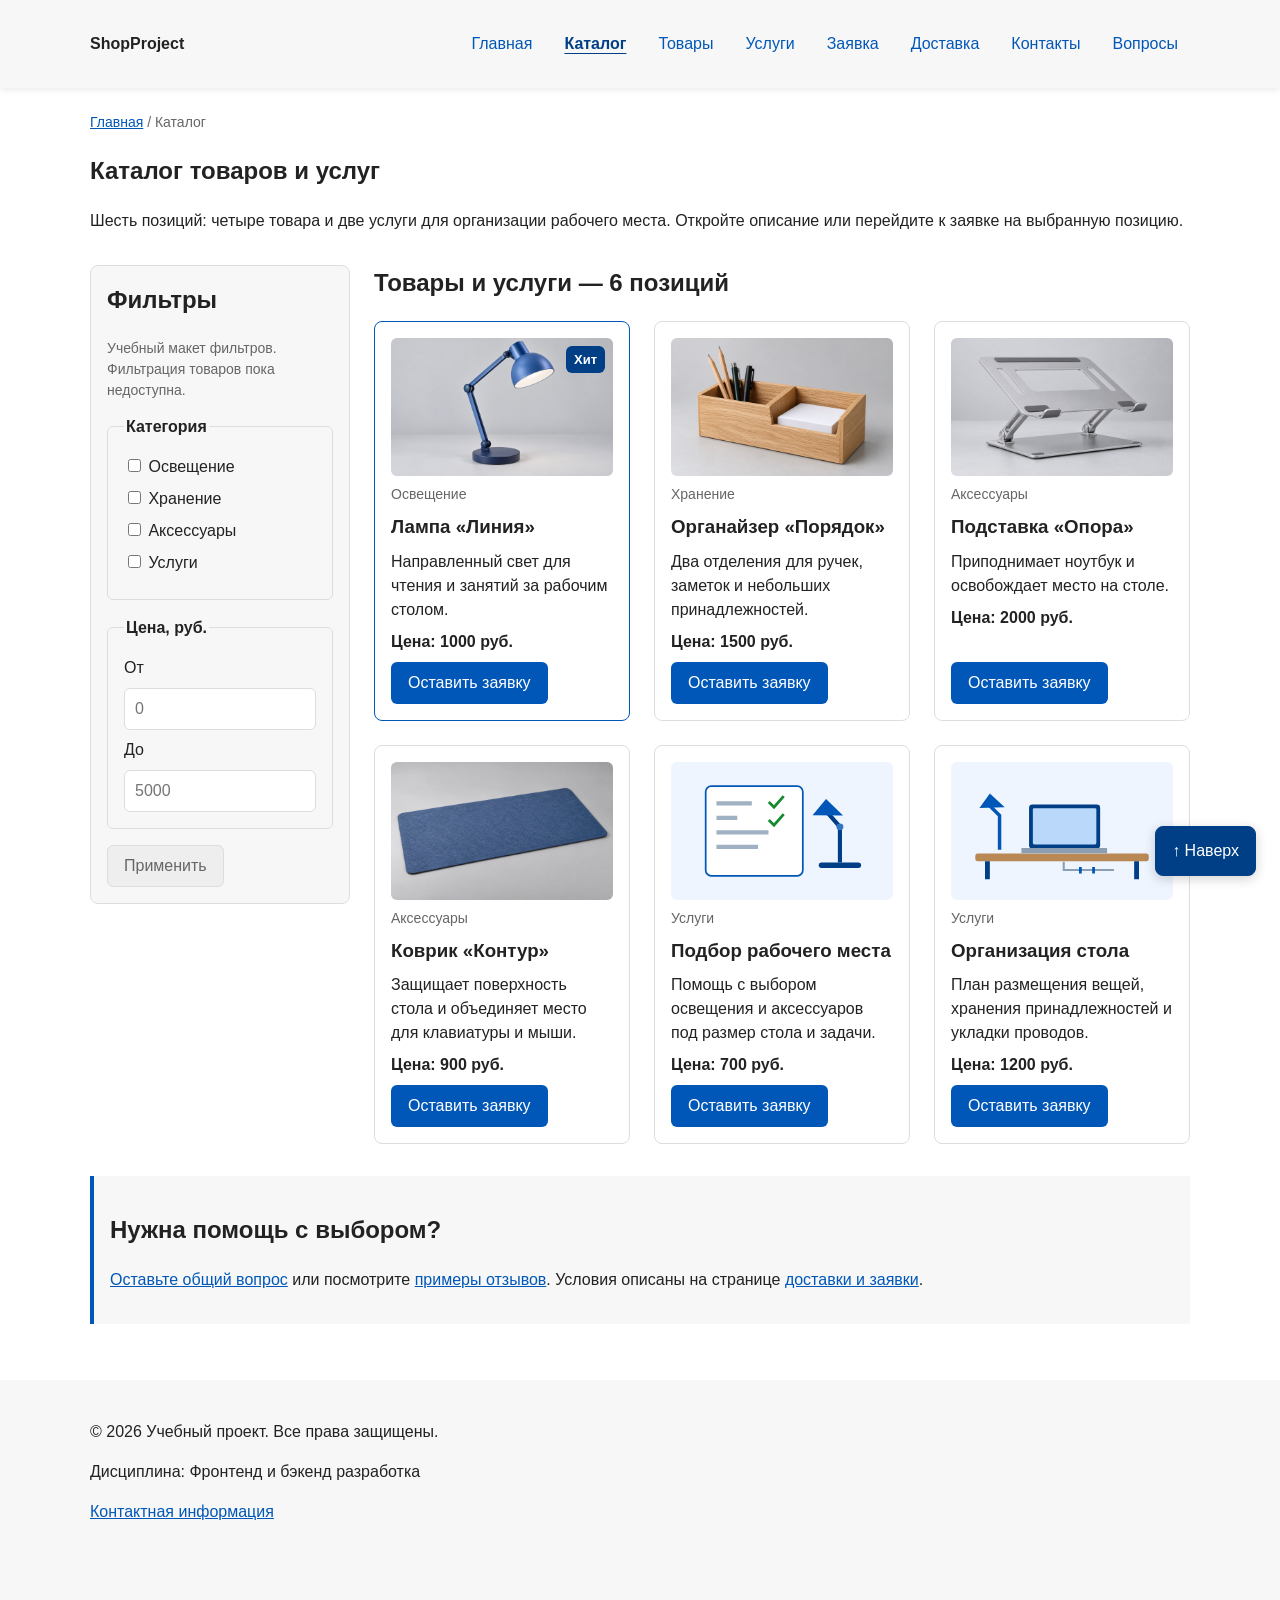
==== commit 2ddad872: "feat: fix header and refresh product images" ====
--- a/catalog.html
+++ b/catalog.html
@@ -90,7 +90,7 @@
         <article class="product-card product-card--featured">
           <span class="product-card__badge">Хит</span>
           <a class="product-card__image-link" href="product.html#lamp" aria-label="Подробнее: Лампа «Линия»">
-            <img class="product-card__image" src="images/lamp.svg" alt="Синяя настольная лампа с поворотным плафоном на тёмной подставке" width="640" height="400" loading="lazy" decoding="async">
+            <img class="product-card__image" src="images/lamp.jpg" alt="Синяя настольная лампа с шарнирной стойкой и круглым тёмным основанием" width="640" height="400" loading="lazy" decoding="async">
           </a>
           <p class="product-card__category">Освещение</p>
           <h3 class="product-card__title"><a class="product-card__title-link" href="product.html#lamp">Лампа «Линия»</a></h3>
@@ -101,7 +101,7 @@
 
         <article class="product-card">
           <a class="product-card__image-link" href="product.html#organizer" aria-label="Подробнее: Органайзер «Порядок»">
-            <img class="product-card__image" src="images/organizer.svg" alt="Деревянный настольный органайзер с карандашами и бумажными заметками" width="640" height="400" loading="lazy" decoding="async">
+            <img class="product-card__image" src="images/organizer.jpg" alt="Деревянный органайзер с двумя отделениями для карандашей, ручек и бумаги" width="640" height="400" loading="lazy" decoding="async">
           </a>
           <p class="product-card__category">Хранение</p>
           <h3 class="product-card__title"><a class="product-card__title-link" href="product.html#organizer">Органайзер «Порядок»</a></h3>
@@ -113,7 +113,7 @@
         <article class="product-card">
 
           <a class="product-card__image-link" href="product.html#stand" aria-label="Подробнее: Подставка «Опора»">
-            <img class="product-card__image" src="images/stand.svg" alt="Серебристая подставка с открытым ноутбуком" width="640" height="400" loading="lazy" decoding="async">
+            <img class="product-card__image" src="images/stand.jpg" alt="Серебристая алюминиевая подставка для ноутбука с нескользящими накладками" width="640" height="400" loading="lazy" decoding="async">
           </a>
           <p class="product-card__category">Аксессуары</p>
           <h3 class="product-card__title"><a class="product-card__title-link" href="product.html#stand">Подставка «Опора»</a></h3>
@@ -124,7 +124,7 @@
 
         <article class="product-card">
           <a class="product-card__image-link" href="product.html#mat" aria-label="Подробнее: Коврик «Контур»">
-            <img class="product-card__image" src="images/mat.svg" alt="Синий прямоугольный коврик для рабочего стола с закруглёнными углами" width="640" height="400" loading="lazy" decoding="async">
+            <img class="product-card__image" src="images/mat.jpg" alt="Синий войлочный коврик с закруглёнными углами и тёмной нескользящей основой" width="640" height="400" loading="lazy" decoding="async">
           </a>
           <p class="product-card__category">Аксессуары</p>
           <h3 class="product-card__title"><a class="product-card__title-link" href="product.html#mat">Коврик «Контур»</a></h3>
--- a/css/style.css
+++ b/css/style.css
@@ -5,6 +5,7 @@
   --color-muted: #666666;
   --color-primary: #0057b8;
   --color-primary-dark: #003f86;
+  --color-primary-pressed: #002d61;
   --color-border: #dddddd;
   --color-surface: #f7f7f7;
   --color-surface-accent: #eef5ff;
@@ -25,6 +26,8 @@
   --radius-md: 8px;
   --radius-lg: 12px;
   --container-width: 1100px;
+  --motion-factor: 1;
+  --header-height: 88px;
 }
 
 /* 2. Сброс и общие правила документа. Компоненты оформляются классами. */
@@ -34,10 +37,12 @@
 
 html {
   scroll-behavior: smooth;
+  scroll-padding-top: var(--header-height);
 }
 
 .page {
   margin: 0;
+  padding-top: var(--header-height);
   font-family: Arial, sans-serif;
   line-height: 1.5;
   color: var(--color-text);
@@ -68,17 +73,24 @@
 
 /* 3. Шапка и самостоятельный блок навигации. */
 .site-header {
+  position: fixed;
+  top: 0;
+  right: 0;
+  left: 0;
+  z-index: 15;
+  height: var(--header-height);
   padding: var(--space-lg);
   background-color: var(--color-surface);
+  box-shadow: 0 1px 8px rgba(0, 0, 0, 0.1);
 }
 
 .site-header__inner {
   display: flex;
-  flex-wrap: wrap;
   align-items: center;
   justify-content: space-between;
   gap: var(--space-md);
   max-width: var(--container-width);
+  height: 100%;
   margin: 0 auto;
 }
 
@@ -202,10 +214,9 @@
   border-radius: var(--radius-md);
   background-color: var(--color-bg);
   overflow-wrap: anywhere;
-  transition: border-color 160ms ease, box-shadow 160ms ease, transform 160ms ease;
-}
-
-.product-card:hover,
+  transition: background-color 160ms ease, border-color 160ms ease, box-shadow 160ms ease, transform 160ms ease;
+}
+
 .product-card--featured {
   border-color: var(--color-primary);
 }
@@ -235,8 +246,8 @@
 .catalog-filters {
   grid-area: filters;
   position: sticky;
-  top: var(--space-lg);
-  max-height: calc(100dvh - 2 * var(--space-lg));
+  top: calc(var(--header-height) + var(--space-lg));
+  max-height: calc(100dvh - var(--header-height) - 2 * var(--space-lg));
   overflow-y: auto;
   min-width: 0;
   padding: var(--space-md);
@@ -310,22 +321,17 @@
 .button {
   display: inline-block;
   padding: var(--space-sm) var(--space-md);
-  border: none;
+  border: 1px solid transparent;
   border-radius: var(--radius-sm);
   font: inherit;
   text-decoration: none;
   cursor: pointer;
-  transition: background-color 160ms ease, box-shadow 160ms ease, transform 160ms ease;
+  transition: color 160ms ease, background-color 160ms ease, border-color 160ms ease, box-shadow 160ms ease, transform 160ms ease;
 }
 
 .button--primary {
   color: var(--color-white);
   background-color: var(--color-primary);
-}
-
-.button--primary:hover {
-  color: var(--color-white);
-  background-color: var(--color-primary-dark);
 }
 
 .button--secondary {
@@ -334,22 +340,30 @@
   border: 1px solid var(--color-primary);
 }
 
-.button--secondary:hover {
+.button:focus-visible {
+  outline: 3px solid var(--color-primary);
+  outline-offset: 3px;
+  box-shadow: 0 0 0 3px var(--color-white);
+}
+
+.button:active:not(:disabled) {
   color: var(--color-white);
-  background-color: var(--color-primary);
-}
-
-.button:hover,
-.button:focus-visible {
-  outline: 2px solid var(--color-primary);
-  outline-offset: 3px;
-}
-
-.button:disabled {
-  opacity: 0.6;
+  background-color: var(--color-primary-pressed);
+  border-color: var(--color-primary-pressed);
+  transform: translateY(calc(1px * var(--motion-factor)));
+  box-shadow: inset 0 2px 4px rgba(0, 0, 0, 0.25);
+}
+
+.button:disabled,
+.button:disabled:hover,
+.button:disabled:active {
+  color: var(--color-muted);
+  background-color: var(--color-field-muted);
+  border-color: var(--color-border);
   cursor: not-allowed;
   transform: none;
   outline: none;
+  box-shadow: none;
 }
 
 /* 8. Модальное окно и независимая форма. */
@@ -482,17 +496,16 @@
   max-width: 720px;
 }
 
-.product-card:hover {
-  box-shadow: 0 6px 20px rgba(0, 57, 120, 0.12);
-  transform: translateY(-3px);
-}
-
 .product-card:focus-within {
   border-color: var(--color-primary);
-  box-shadow: 0 0 0 2px var(--color-surface-accent);
+  background-color: var(--color-surface-accent);
+  box-shadow: 0 0 0 2px var(--color-primary);
 }
 
 .product-card:active {
+  border-color: var(--color-primary-pressed);
+  background-color: var(--color-surface-accent);
+  box-shadow: inset 0 0 0 1px var(--color-primary-pressed);
   transform: translateY(0);
 }
 
@@ -599,22 +612,52 @@
   background-color: var(--color-primary-dark);
   text-decoration: none;
   box-shadow: 0 3px 12px rgba(0, 0, 0, 0.18);
-}
-
-.back-to-top:hover,
+  transition: background-color 160ms ease, box-shadow 160ms ease, transform 160ms ease;
+}
+
+.back-to-top:focus-visible {
+  outline: 3px solid var(--color-primary);
+  outline-offset: 3px;
+}
+
 .back-to-top:active {
   color: var(--color-white);
-  background-color: var(--color-primary);
-}
-
-.button:active:not(:disabled) {
-  transform: translateY(1px);
-  box-shadow: inset 0 2px 4px rgba(0, 0, 0, 0.2);
-}
-
-.button--primary:disabled {
-  color: var(--color-white);
-  background-color: var(--color-primary);
+  background-color: var(--color-primary-pressed);
+  transform: translateY(calc(1px * var(--motion-factor)));
+  box-shadow: inset 0 2px 4px rgba(0, 0, 0, 0.25);
+}
+
+/* Подъём и тень при наведении нужны только устройствам с точным указателем. */
+@media (hover: hover) and (pointer: fine) {
+  .button--primary:hover:not(:disabled):not(:active) {
+    color: var(--color-white);
+    background-color: var(--color-primary-dark);
+    box-shadow: 0 4px 10px rgba(0, 57, 120, 0.2);
+    transform: translateY(calc(-2px * var(--motion-factor)));
+  }
+
+  .button--secondary:hover:not(:disabled):not(:active) {
+    color: var(--color-white);
+    background-color: var(--color-primary);
+    box-shadow: 0 4px 10px rgba(0, 57, 120, 0.2);
+    transform: translateY(calc(-2px * var(--motion-factor)));
+  }
+
+  .product-card:hover:not(:active) {
+    border-color: var(--color-primary);
+    box-shadow: 0 8px 24px rgba(0, 57, 120, 0.18);
+    transform: translateY(calc(-4px * var(--motion-factor)));
+  }
+
+  .product-card:focus-within:hover:not(:active) {
+    box-shadow: 0 0 0 2px var(--color-primary), 0 8px 24px rgba(0, 57, 120, 0.18);
+  }
+
+  .back-to-top:hover:not(:active) {
+    color: var(--color-white);
+    background-color: var(--color-primary);
+    transform: translateY(calc(-2px * var(--motion-factor)));
+  }
 }
 
 .product-links,
@@ -758,6 +801,38 @@
 }
 
 /* 11. Раскладка на узких экранах и уменьшение движения. */
+@media (max-width: 1100px) {
+  :root {
+    --header-height: 152px;
+  }
+
+  .site-header {
+    padding: var(--space-md) var(--space-lg);
+  }
+
+  .site-header__inner {
+    display: grid;
+    grid-template-columns: minmax(0, 1fr);
+    align-content: center;
+    gap: var(--space-sm);
+  }
+
+  .site-header__logo {
+    justify-self: start;
+  }
+
+  .site-nav__list {
+    display: grid;
+    grid-template-columns: repeat(4, minmax(0, 1fr));
+  }
+
+  .site-nav__link {
+    display: block;
+    text-align: center;
+    white-space: nowrap;
+  }
+}
+
 @media (max-width: 800px) {
   .products-grid {
     grid-template-columns: repeat(2, minmax(0, 1fr));
@@ -787,6 +862,14 @@
 }
 
 @media (max-width: 540px) {
+  :root {
+    --header-height: 200px;
+  }
+
+  .site-nav__list {
+    grid-template-columns: repeat(3, minmax(0, 1fr));
+  }
+
   .site-header,
   .page__main {
     padding: var(--space-md);
@@ -816,16 +899,17 @@
 }
 
 @media (prefers-reduced-motion: reduce) {
+  :root {
+    --motion-factor: 0;
+  }
+
   html {
     scroll-behavior: auto;
   }
 
   .button,
-  .product-card {
+  .product-card,
+  .back-to-top {
     transition: none;
   }
-
-  .product-card:hover {
-    transform: none;
-  }
-}
+}
